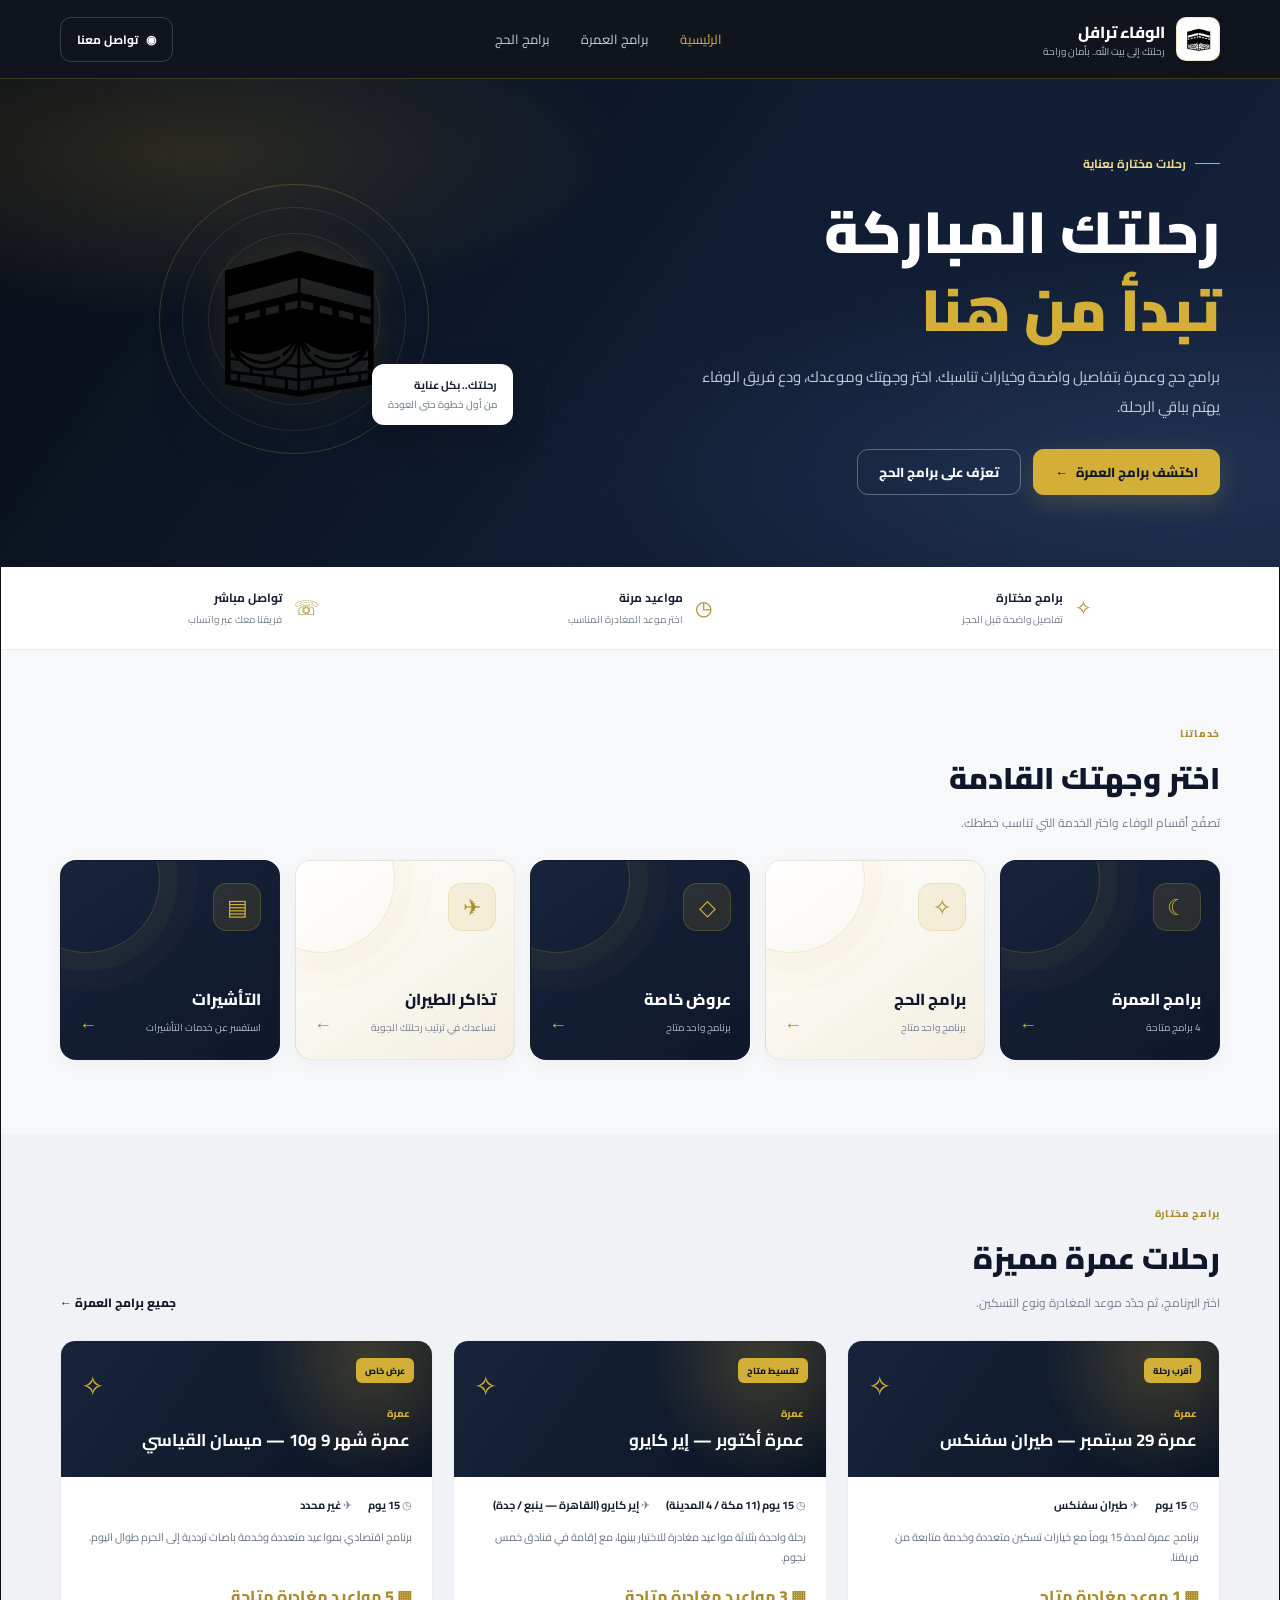
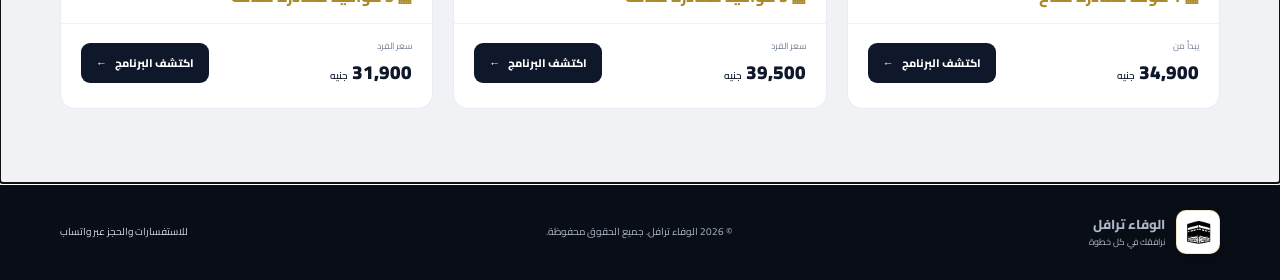
==== index.html @ 372f1d7d "Al-Wafaa Travel ready for deployment" ====
<!doctype html>
<html lang="ar" dir="rtl">
<head>
  <meta charset="utf-8">
  <meta name="viewport" content="width=device-width, initial-scale=1">
  <meta name="theme-color" content="#090d16">
  <meta name="description" content="اكتشف برامج الحج والعمرة وعروض السفر من الوفاء ترافل، واختر موعدك وتفاصيل رحلتك بكل سهولة.">
  <title>الوفاء ترافل | رحلتك تبدأ من هنا</title>
  <link rel="preconnect" href="https://fonts.googleapis.com">
  <link rel="preconnect" href="https://fonts.gstatic.com" crossorigin>
  <link href="https://fonts.googleapis.com/css2?family=Cairo:wght@400;500;600;700;800;900&display=swap" rel="stylesheet">
  <link rel="stylesheet" href="style.css">
  <script defer src="trips.js"></script>
  <script defer src="app.js"></script>
</head>
<body>
  <header class="site-header">
    <div class="header-inner">
      <a class="brand" href="#home" aria-label="الوفاء ترافل - الرئيسية">
        <img class="brand-logo-img" src="kabaa logo.png" alt="الوفاء ترافل" width="44" height="44">
        <span class="brand-copy">
          <strong>الوفاء ترافل</strong>
          <small>رحلتك إلى بيت الله.. بأمان وراحة</small>
        </span>
      </a>
      <nav class="main-nav" aria-label="التنقل الرئيسي">
        <a href="#home" data-nav-home>الرئيسية</a>
        <a href="#category/umrah" data-nav-category="umrah">برامج العمرة</a>
        <a href="#category/hajj" data-nav-category="hajj">برامج الحج</a>
      </nav>
      <a class="header-contact" href="#" data-business-contact target="_blank" rel="noopener noreferrer">
        <span aria-hidden="true">◉</span> تواصل معنا
      </a>
    </div>
  </header>

  <main id="app" tabindex="-1" aria-live="polite"></main>

  <footer class="site-footer">
    <div class="footer-inner">
      <a class="brand brand-footer" href="#home">
        <img class="brand-logo-img" src="kabaa logo.png" alt="الوفاء ترافل" width="44" height="44">
        <span class="brand-copy"><strong>الوفاء ترافل</strong><small>نرافقك في كل خطوة</small></span>
      </a>
      <p>© <span id="current-year"></span> الوفاء ترافل. جميع الحقوق محفوظة.</p>
      <a href="#" data-business-contact target="_blank" rel="noopener noreferrer">للاستفسارات والحجز عبر واتساب</a>
    </div>
  </footer>
</body>
</html>
---- style.css ----
:root {
  color-scheme: light;
  --navy: #0f172a;
  --navy-deep: #090d16;
  --gold: #d4af37;
  --gold-dark: #aa8c2c;
  --ink: #172033;
  --muted: #748095;
  --line: #e9edf2;
  --paper: #fff;
  --canvas: #f7f8fa;
  font-family: "Cairo", sans-serif;
}

* { box-sizing: border-box; }
html { scroll-behavior: smooth; }
body {
  margin: 0;
  color: var(--ink);
  background: var(--canvas);
  font-family: "Cairo", sans-serif;
  text-align: right;
  -webkit-font-smoothing: antialiased;
}
button, input, select { font: inherit; }
button, a, select { -webkit-tap-highlight-color: transparent; }
a { color: inherit; text-decoration: none; }
button { cursor: pointer; }

.site-header {
  position: sticky;
  top: 0;
  z-index: 20;
  color: white;
  background: rgba(9, 13, 22, .97);
  border-bottom: 1px solid rgba(212, 175, 55, .27);
  backdrop-filter: blur(14px);
}
.header-inner, .footer-inner {
  width: min(1160px, calc(100% - 48px));
  min-height: 78px;
  margin: 0 auto;
  display: flex;
  align-items: center;
  justify-content: space-between;
  gap: 28px;
}
.brand { display: inline-flex; align-items: center; gap: 11px; flex-shrink: 0; }
.brand-logo-img {
  display: block;
  flex: 0 0 44px;
  width: 44px;
  height: 44px;
  padding: 4px;
  object-fit: contain;
  background-color: #ffffff;
  border: 1px solid rgba(212,175,55,.3);
  border-radius: 10px;
  box-shadow: 0 5px 13px rgba(0,0,0,.2);
}
.brand-copy { display: flex; flex-direction: column; line-height: 1.5; }
.brand-copy strong { font-size: 16px; font-weight: 800; }
.brand-copy small { color: #aeb7c7; font-size: 10px; }
.main-nav { display: flex; align-items: center; gap: 32px; color: #c8ced8; font-size: 13px; }
.main-nav a { transition: color .2s ease; }
.main-nav a:hover, .main-nav a[aria-current="page"] { color: var(--gold); }
.header-contact {
  display: inline-flex;
  align-items: center;
  justify-content: center;
  gap: 8px;
  padding: 10px 16px;
  color: white;
  border: 1px solid rgba(255,255,255,.18);
  border-radius: 11px;
  font-size: 12px;
  font-weight: 700;
  transition: background .2s, border-color .2s;
}
.header-contact:hover { background: rgba(255,255,255,.08); border-color: var(--gold); }

.hero {
  position: relative;
  overflow: hidden;
  color: white;
  background:
    radial-gradient(ellipse at 15% 15%, rgba(212,175,55,.16), transparent 28%),
    radial-gradient(ellipse at 90% 80%, rgba(51,79,121,.4), transparent 38%),
    linear-gradient(125deg, #090d16 0%, #101c32 56%, #14213a 100%);
}
.hero::after {
  position: absolute;
  inset: 0;
  pointer-events: none;
  content: "";
  opacity: .17;
  background-image: radial-gradient(rgba(255,255,255,.3) .7px, transparent .7px);
  background-size: 24px 24px;
  mask-image: linear-gradient(90deg, #000, transparent 80%);
}
.hero-inner {
  position: relative;
  z-index: 1;
  width: min(1160px, calc(100% - 48px));
  min-height: 420px;
  margin: 0 auto;
  display: grid;
  grid-template-columns: 1.15fr .85fr;
  align-items: center;
  gap: 60px;
  padding: 64px 0 72px;
}
.hero-copy { max-width: 620px; }
.eyebrow {
  display: inline-flex;
  align-items: center;
  gap: 9px;
  color: #f0d987;
  font-size: 12px;
  font-weight: 700;
}
.eyebrow::before { width: 25px; height: 1px; content: ""; background: var(--gold); }
.hero h1 { margin: 18px 0 12px; font-size: clamp(34px, 4.7vw, 58px); line-height: 1.35; font-weight: 900; }
.hero h1 em { color: var(--gold); font-style: normal; }
.hero-copy > p { max-width: 540px; margin: 0; color: #c1cada; font-size: 15px; line-height: 2; }
.hero-actions { display: flex; flex-wrap: wrap; gap: 12px; margin-top: 27px; }
.button {
  min-height: 46px;
  padding: 10px 21px;
  display: inline-flex;
  align-items: center;
  justify-content: center;
  gap: 8px;
  border: 1px solid transparent;
  border-radius: 11px;
  font-size: 13px;
  font-weight: 800;
  transition: transform .2s, background .2s, border-color .2s, box-shadow .2s;
}
.button:hover { transform: translateY(-2px); }
.button-primary { color: var(--navy); background: var(--gold); box-shadow: 0 8px 25px rgba(212,175,55,.2); }
.button-primary:hover { background: #e5c658; }
.button-ghost { color: white; border-color: rgba(255,255,255,.3); background: transparent; }
.button-ghost:hover { border-color: var(--gold); }
.hero-art {
  position: relative;
  min-height: 260px;
  display: grid;
  place-items: center;
}
.hero-orbit { position: absolute; width: 270px; height: 270px; border: 1px solid rgba(212,175,55,.24); border-radius: 50%; }
.hero-orbit::before, .hero-orbit::after { position: absolute; inset: 22px; content: ""; border: 1px solid rgba(255,255,255,.1); border-radius: 50%; }
.hero-orbit::after { inset: 48px; }
.hero-logo-img {
  position: relative;
  z-index: 1;
  display: block;
  width: min(220px, 72%);
  height: 220px;
  object-fit: contain;
  border-radius: 14px;
  filter: drop-shadow(0 24px 34px rgba(0,0,0,.38)) drop-shadow(0 0 16px rgba(212,175,55,.18));
}
.floating-note {
  position: absolute;
  z-index: 2;
  right: 3%;
  bottom: 24px;
  padding: 10px 15px;
  color: var(--ink);
  background: white;
  border: 1px solid rgba(255,255,255,.65);
  border-radius: 12px;
  box-shadow: 0 12px 36px rgba(0,0,0,.2);
  font-size: 11px;
  font-weight: 700;
}
.floating-note span { display: block; color: var(--muted); font-size: 10px; font-weight: 500; }

.trust-strip { border-bottom: 1px solid var(--line); background: white; }
.trust-inner {
  width: min(1160px, calc(100% - 48px));
  min-height: 82px;
  margin: 0 auto;
  display: grid;
  grid-template-columns: repeat(3, 1fr);
  align-items: center;
}
.trust-item { display: flex; align-items: center; justify-content: center; gap: 12px; color: var(--ink); }
.trust-icon { color: var(--gold-dark); font-size: 20px; }
.trust-item strong { display: block; font-size: 12px; }
.trust-item small { display: block; margin-top: 1px; color: var(--muted); font-size: 10px; }

.content-section { width: min(1160px, calc(100% - 48px)); margin: 0 auto; padding: 66px 0 74px; }
.section-heading { display: flex; align-items: end; justify-content: space-between; gap: 18px; margin-bottom: 26px; }
.section-heading h2 { margin: 4px 0 0; color: var(--navy); font-size: clamp(22px, 3vw, 30px); font-weight: 900; }
.section-heading p { margin: 5px 0 0; color: var(--muted); font-size: 12px; }
.section-kicker { color: var(--gold-dark); font-size: 10px; font-weight: 800; letter-spacing: .07em; }
.text-link { color: var(--navy); font-size: 12px; font-weight: 800; }
.text-link:hover { color: var(--gold-dark); }
.department-grid { display: grid; grid-template-columns: repeat(5, minmax(0, 1fr)); gap: 15px; }
.department-card {
  position: relative;
  min-height: 200px;
  overflow: hidden;
  padding: 22px 18px;
  display: flex;
  flex-direction: column;
  justify-content: space-between;
  color: white;
  background: linear-gradient(145deg, #17243b, #0f172a);
  border: 1px solid rgba(15,23,42,.08);
  border-radius: 16px;
  box-shadow: 0 5px 20px rgba(15,23,42,.04);
  transition: transform .25s, box-shadow .25s;
}
.department-card::after {
  position: absolute;
  width: 145px;
  height: 145px;
  left: -48px;
  top: -55px;
  content: "";
  border: 1px solid rgba(212,175,55,.24);
  border-radius: 50%;
  box-shadow: 0 0 0 18px rgba(212,175,55,.035), 0 0 0 38px rgba(212,175,55,.025);
  transition: transform .3s;
}
.department-card:hover { transform: translateY(-5px); box-shadow: 0 16px 34px rgba(15,23,42,.16), 0 0 0 1px rgba(212,175,55,.22), 0 8px 28px rgba(212,175,55,.1); }
.department-card:hover::after { transform: scale(1.12); }
.department-card.light-card { color: var(--navy); background: linear-gradient(145deg, #fff, #f2eee0); }
.department-icon { position: relative; z-index: 1; width: 48px; height: 48px; display: grid; place-items: center; color: var(--gold); background: rgba(212,175,55,.12); border: 1px solid rgba(212,175,55,.22); border-radius: 14px; font-size: 22px; }
.light-card .department-icon { color: var(--gold-dark); }
.department-info { position: relative; z-index: 1; }
.department-info h3 { margin: 0 0 4px; font-size: 16px; font-weight: 800; }
.department-info p { margin: 0; color: #aeb9cb; font-size: 10px; }
.light-card .department-info p { color: var(--muted); }
.department-arrow { position: absolute; z-index: 1; bottom: 18px; left: 18px; color: var(--gold); font-size: 18px; }
.light-card .department-arrow { color: var(--gold-dark); }

.featured-section { background: #f0f2f5; }
.featured-section .content-section { padding-top: 62px; }
.trip-grid { display: grid; grid-template-columns: repeat(3, minmax(0, 1fr)); gap: 20px; }
.trip-card {
  overflow: hidden;
  display: flex;
  flex-direction: column;
  background: white;
  border: 1px solid var(--line);
  border-radius: 15px;
  transition: transform .22s, box-shadow .22s;
}
.trip-card:hover { transform: translateY(-4px); box-shadow: 0 16px 35px rgba(15,23,42,.09); }
.trip-card-top { position: relative; min-height: 136px; padding: 22px; display: flex; flex-direction: column; justify-content: end; color: white; background: radial-gradient(circle at 84% 15%, rgba(212,175,55,.23), transparent 35%), linear-gradient(125deg, #17243b, #0c1423); }
.trip-card-top::before { position: absolute; top: 19px; left: 20px; content: "✧"; color: var(--gold); font-size: 28px; }
.trip-category { color: var(--gold); font-size: 10px; font-weight: 800; }
.trip-card-top h3 { margin: 4px 0 0; font-size: 17px; line-height: 1.6; }
.trip-badge { position: absolute; top: 17px; right: 18px; padding: 4px 9px; color: var(--navy); background: var(--gold); border-radius: 6px; font-size: 9px; font-weight: 800; }
.trip-card-body { flex: 1; padding: 18px 20px 12px; }
.trip-meta { display: flex; flex-wrap: wrap; gap: 8px 16px; color: var(--muted); font-size: 11px; }
.trip-meta strong { color: var(--ink); }
.trip-summary { min-height: 42px; margin: 12px 0; color: #697589; font-size: 11px; line-height: 1.9; }
.date-count { display: inline-flex; align-items: center; gap: 5px; color: var(--gold-dark); font-weight: 800; }
.trip-card-footer { padding: 13px 20px 18px; display: flex; align-items: center; justify-content: space-between; gap: 10px; border-top: 1px solid #f0f2f5; }
.price-caption { display: block; color: var(--muted); font-size: 9px; }
.price-number { color: var(--navy); font-size: 19px; font-weight: 900; white-space: nowrap; }
.price-number small { font-size: 10px; font-weight: 600; }
.button-dark { min-height: 40px; padding: 8px 14px; color: white; background: var(--navy); border-radius: 9px; font-size: 11px; }
.button-dark:hover { background: #253552; }

.breadcrumb { display: flex; flex-wrap: wrap; align-items: center; gap: 8px; margin-bottom: 23px; color: var(--muted); font-size: 11px; }
.breadcrumb a:hover { color: var(--gold-dark); }
.breadcrumb span:last-child { color: var(--ink); font-weight: 700; }
.page-banner { padding: 45px 0; color: white; background: radial-gradient(ellipse at 88% 20%, rgba(212,175,55,.17), transparent 35%), linear-gradient(125deg, #090d16, #17243b); }
.page-banner-inner { width: min(1160px, calc(100% - 48px)); margin: 0 auto; }
.page-banner h1 { margin: 5px 0; font-size: clamp(26px, 4vw, 38px); font-weight: 900; }
.page-banner p { max-width: 620px; margin: 6px 0 0; color: #c1cada; font-size: 12px; line-height: 1.9; }
.listing-toolbar { display: flex; justify-content: space-between; align-items: center; gap: 16px; margin: 0 0 20px; }
.listing-count { color: var(--muted); font-size: 11px; }
.search-wrap { width: min(360px, 100%); min-height: 46px; padding: 0 13px; display: flex; align-items: center; gap: 9px; color: var(--gold-dark); background: white; border: 1px solid var(--line); border-radius: 10px; }
.search-field { width: 100%; min-height: 42px; padding: 8px 0; color: var(--ink); background: transparent; border: 0; outline: none; font-size: 11px; }
.search-field:focus, .form-control:focus { border-color: var(--gold); box-shadow: 0 0 0 3px rgba(212,175,55,.14); }
.search-wrap:focus-within { border-color: var(--gold); box-shadow: 0 0 0 3px rgba(212,175,55,.12); }
.search-wrap .search-field:focus { box-shadow: none; }
.category-content { min-height: 330px; }
.empty-state { padding: 36px; text-align: center; background: white; border: 1px solid var(--line); border-radius: 15px; }
.empty-state h2 { margin: 0 0 7px; font-size: 18px; }
.empty-state p { margin: 0 auto 16px; color: var(--muted); font-size: 12px; }

.detail-page { padding-top: 38px; }
.detail-layout { display: grid; grid-template-columns: minmax(310px, .8fr) minmax(0, 1.2fr); align-items: start; gap: 24px; }
.detail-main, .booking-card { min-width: 0; background: white; border: 1px solid var(--line); border-radius: 16px; }
.detail-main { grid-column: 1; grid-row: 1; overflow: hidden; }
.booking-card { grid-column: 2; grid-row: 1; position: sticky; top: 100px; padding: 22px; box-shadow: 0 12px 34px rgba(15,23,42,.055); }
.detail-cover { position: relative; min-height: 215px; padding: 28px; display: flex; flex-direction: column; justify-content: end; overflow: hidden; color: white; background: radial-gradient(circle at 80% 20%, rgba(212,175,55,.24), transparent 30%), linear-gradient(125deg, #17243b, #0b1220); border-radius: 16px 16px 0 0; }
.detail-cover::after { position: absolute; top: -65px; left: -30px; width: 240px; height: 240px; content: ""; border: 1px solid rgba(212,175,55,.3); border-radius: 50%; box-shadow: 0 0 0 22px rgba(212,175,55,.04), 0 0 0 45px rgba(212,175,55,.03); }
.detail-cover > * { position: relative; z-index: 1; }
.detail-cover h1 { max-width: 600px; margin: 8px 0 0; font-size: clamp(23px, 3vw, 34px); line-height: 1.45; }
.detail-cover p { margin: 9px 0 0; color: #d7deea; font-size: 11px; }
.detail-content { padding: 25px; }
.detail-content > h2 { margin: 4px 0 18px; color: var(--navy); font-size: 21px; font-weight: 900; }
.spec-grid { display: grid; grid-template-columns: repeat(2, minmax(0, 1fr)); gap: 11px; }
.spec-item { min-height: 84px; padding: 14px; background: #fafbfc; border: 1px solid #eef0f3; border-radius: 11px; transition: border-color .2s, transform .2s; }
.spec-item:hover { transform: translateY(-2px); border-color: rgba(212,175,55,.5); }
.spec-item span { display: block; margin-bottom: 3px; color: var(--muted); font-size: 10px; }
.spec-item strong { display: block; color: var(--ink); font-size: 12px; line-height: 1.7; }
.detail-description { margin: 23px 0 0; color: #667286; font-size: 12px; line-height: 2; }
.detail-description h3, .features-section h3 { margin: 0 0 7px; color: var(--navy); font-size: 14px; font-weight: 900; }
.detail-description p { margin: 0; }
.features-section { margin-top: 23px; padding-top: 20px; border-top: 1px solid var(--line); }
.feature-list { margin: 0; padding: 0; display: grid; gap: 9px; list-style: none; }
.feature-list li { display: flex; gap: 9px; color: #4d596b; font-size: 11px; }
.feature-list li::before { flex: 0 0 auto; content: "✓"; color: var(--gold-dark); font-weight: 900; }
.booking-card-heading { margin-bottom: 19px; padding-bottom: 17px; border-bottom: 1px solid var(--line); }
.booking-card-heading h2 { margin: 4px 0; color: var(--navy); font-size: 22px; font-weight: 900; }
.booking-card-heading p { margin: 0; color: var(--muted); font-size: 10px; line-height: 1.8; }
.booking-price { margin-bottom: 17px; padding: 14px 15px; background: #fbf8ed; border: 1px solid #f1e8c9; border-radius: 11px; }
.booking-price span { display: block; color: var(--muted); font-size: 10px; }
.booking-price strong { color: var(--navy); font-size: 24px; font-weight: 900; }
.booking-price small { color: var(--muted); font-size: 10px; font-weight: 600; }
.form-field { margin-bottom: 15px; }
.booking-fieldset { padding: 0; border: 0; }
.booking-legend { margin-bottom: 6px; color: #3e4a5c; font-size: 11px; font-weight: 800; }
.form-field label { display: block; margin-bottom: 6px; color: #3e4a5c; font-size: 11px; font-weight: 800; }
.form-control { width: 100%; min-height: 45px; padding: 9px 12px; color: var(--ink); background: white; border: 1px solid #dfe4ea; border-radius: 9px; outline: none; font-size: 12px; transition: border .2s, box-shadow .2s; }
.form-hint { margin: 6px 0 0; color: var(--muted); font-size: 9px; }
.form-error { margin: 0 0 12px; color: #b42318; font-size: 11px; line-height: 1.7; }
.form-error[hidden], .search-empty[hidden], .trip-card[hidden] { display: none; }
.occupancy-options { display: grid; grid-template-columns: repeat(3, minmax(0, 1fr)); gap: 7px; }
.occupancy-option { position: relative; cursor: pointer; }
.occupancy-option input { position: absolute; opacity: 0; }
.occupancy-option span { min-height: 62px; padding: 7px 4px; display: flex; flex-direction: column; align-items: center; justify-content: center; background: white; border: 1px solid #dfe4ea; border-radius: 9px; transition: border .2s, background .2s, box-shadow .2s; }
.occupancy-option input:checked + span { background: #fbf8ed; border-color: var(--gold); box-shadow: 0 0 0 1px var(--gold); }
.occupancy-option input:focus-visible + span { outline: 3px solid rgba(212,175,55,.35); }
.occupancy-option b { color: var(--ink); font-size: 10px; }
.occupancy-option small { margin-top: 2px; color: var(--muted); font-size: 9px; }
.button-whatsapp { width: 100%; min-height: 49px; color: #fff; background: linear-gradient(125deg, #17243b, #0f172a); border: 1px solid rgba(212,175,55,.76); border-radius: 10px; font-weight: 800; box-shadow: 0 8px 20px rgba(15,23,42,.13); }
.button-whatsapp:hover { background: linear-gradient(125deg, #233451, #111c30); box-shadow: 0 9px 25px rgba(212,175,55,.17); }
.button-whatsapp:focus-visible, .button:focus-visible, a:focus-visible { outline: 3px solid rgba(212,175,55,.55); outline-offset: 3px; }
.privacy-note { margin: 10px 0 0; color: var(--muted); text-align: center; font-size: 9px; line-height: 1.8; }

.site-footer { color: #aeb7c7; background: var(--navy-deep); border-top: 1px solid rgba(212,175,55,.22); }
.footer-inner { min-height: 96px; flex-wrap: wrap; }
.footer-inner p, .footer-inner > a:last-child { font-size: 10px; }
.footer-inner > a:last-child { color: #d5dbe5; }
.brand-footer .brand-copy strong { font-size: 13px; }
.brand-footer .brand-copy small { font-size: 9px; }
.toast { position: fixed; right: 50%; bottom: 24px; z-index: 40; padding: 11px 17px; color: white; background: var(--navy); border: 1px solid rgba(212,175,55,.55); border-radius: 10px; box-shadow: 0 8px 26px rgba(0,0,0,.2); font-size: 12px; transform: translateX(50%); }
.sr-only { position: absolute; width: 1px; height: 1px; padding: 0; margin: -1px; overflow: hidden; clip: rect(0,0,0,0); white-space: nowrap; border: 0; }
@media (prefers-reduced-motion: reduce) {
  *, *::before, *::after { scroll-behavior: auto !important; transition-duration: .01ms !important; animation-duration: .01ms !important; }
}

@media (max-width: 900px) {
  .department-grid { grid-template-columns: repeat(3, minmax(0, 1fr)); }
  .trip-grid { grid-template-columns: repeat(2, minmax(0, 1fr)); }
  .hero-inner { gap: 25px; }
  .detail-layout { grid-template-columns: minmax(265px, .85fr) minmax(0, 1.15fr); gap: 16px; }
  .booking-card { padding: 18px; }
}
@media (max-width: 680px) {
  .header-inner, .footer-inner, .hero-inner, .trust-inner, .content-section, .page-banner-inner { width: min(100% - 32px, 560px); }
  .header-inner { min-height: 68px; gap: 12px; }
  .main-nav { display: none; }
  .brand-copy small { font-size: 9px; }
  .header-contact { padding: 9px 11px; font-size: 10px; }
  .hero-inner { min-height: auto; grid-template-columns: 1fr; padding: 52px 0 43px; }
  .hero-copy { max-width: 100%; }
  .hero-copy > p { font-size: 13px; }
  .hero-art { display: none; }
  .trust-inner { min-height: auto; padding: 16px 0; grid-template-columns: 1fr; gap: 13px; }
  .trust-item { justify-content: flex-start; }
  .content-section { padding: 46px 0 52px; }
  .department-grid { grid-template-columns: repeat(2, minmax(0, 1fr)); gap: 11px; }
  .department-card { min-height: 166px; padding: 17px 14px; }
  .department-info h3 { font-size: 14px; }
  .department-info p { max-width: 135px; line-height: 1.7; }
  .trip-grid { grid-template-columns: 1fr; }
  .featured-section .content-section { padding-top: 44px; }
  .section-heading { align-items: start; }
  .section-heading > .text-link { margin-top: 10px; white-space: nowrap; }
  .listing-toolbar { align-items: stretch; flex-direction: column; }
  .search-field { width: 100%; }
  .page-banner { padding: 34px 0; }
  .page-banner-inner { width: min(100% - 32px, 560px); }
  .detail-layout { grid-template-columns: minmax(0, 1fr); gap: 14px; }
  .detail-main { grid-column: 1; grid-row: 1; }
  .booking-card { position: static; grid-column: 1; grid-row: 2; padding: 19px; }
  .detail-content { padding: 19px; }
  .search-wrap { width: 100%; }
  .spec-grid { gap: 8px; }
  .spec-item { min-height: 72px; padding: 10px; }
  .footer-inner { justify-content: center; padding: 20px 0; gap: 12px; text-align: center; }
  .footer-inner > * { width: 100%; }
  .footer-inner .brand { justify-content: center; }
}
@media (max-width: 360px) {
  .department-grid { grid-template-columns: 1fr; }
  .department-card { min-height: 145px; }
  .occupancy-options { grid-template-columns: 1fr; }
  .occupancy-option span { min-height: 51px; }
}
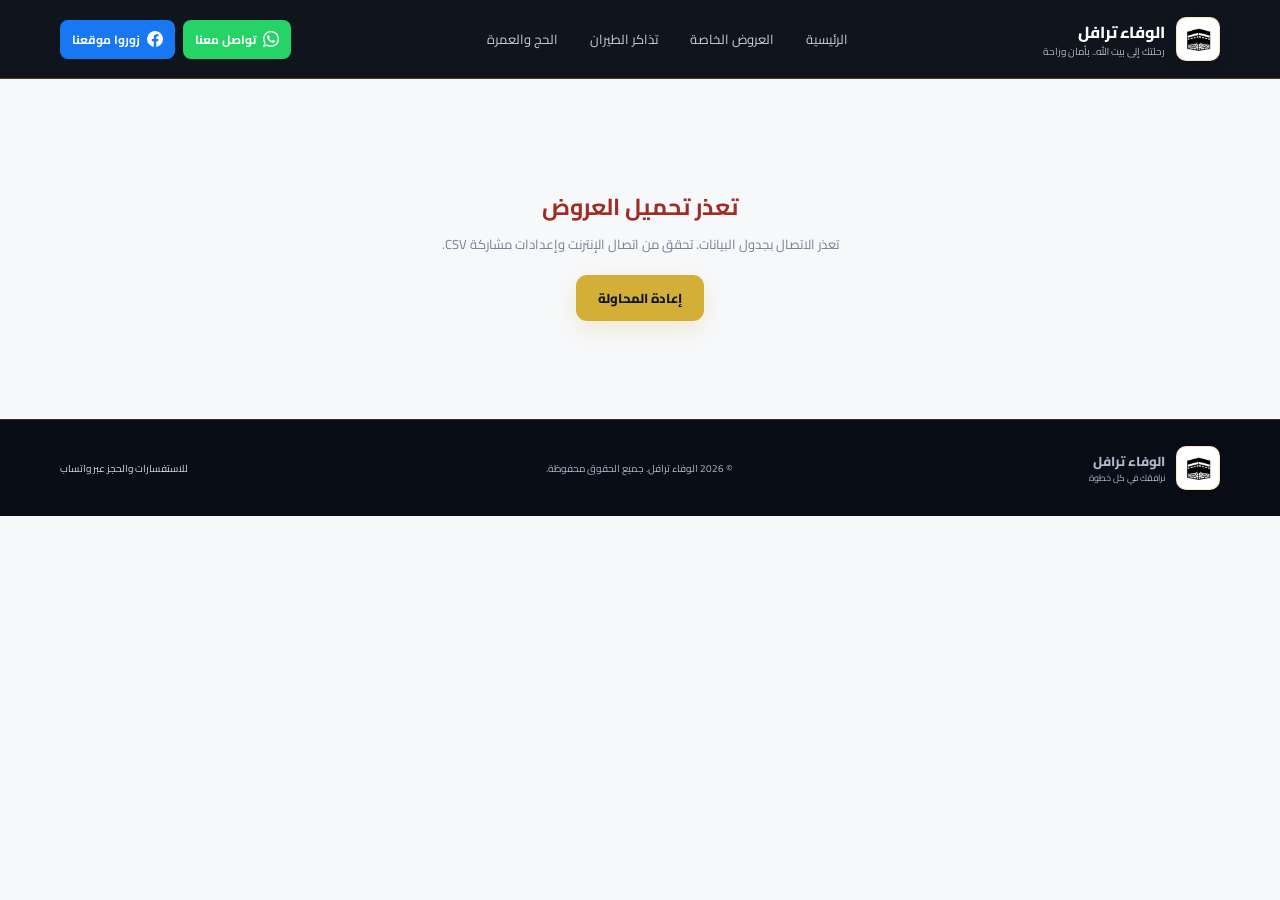
==== commit b9e62038: "update website styles and mobile responsiveness" ====
--- a/index.html
+++ b/index.html
@@ -4,13 +4,12 @@
   <meta charset="utf-8">
   <meta name="viewport" content="width=device-width, initial-scale=1">
   <meta name="theme-color" content="#090d16">
-  <meta name="description" content="اكتشف برامج الحج والعمرة وعروض السفر من الوفاء ترافل، واختر موعدك وتفاصيل رحلتك بكل سهولة.">
-  <title>الوفاء ترافل | رحلتك تبدأ من هنا</title>
+  <meta name="description" content="اكتشف عروض الطيران وبرامج الحج والعمرة من الوفاء ترافل، واحجز رحلتك بسهولة عبر واتساب.">
+  <title>الوفاء ترافل | عروض الطيران والحج والعمرة</title>
   <link rel="preconnect" href="https://fonts.googleapis.com">
   <link rel="preconnect" href="https://fonts.gstatic.com" crossorigin>
   <link href="https://fonts.googleapis.com/css2?family=Cairo:wght@400;500;600;700;800;900&display=swap" rel="stylesheet">
   <link rel="stylesheet" href="style.css">
-  <script defer src="trips.js"></script>
   <script defer src="app.js"></script>
 </head>
 <body>
@@ -24,13 +23,21 @@
         </span>
       </a>
       <nav class="main-nav" aria-label="التنقل الرئيسي">
-        <a href="#home" data-nav-home>الرئيسية</a>
-        <a href="#category/umrah" data-nav-category="umrah">برامج العمرة</a>
-        <a href="#category/hajj" data-nav-category="hajj">برامج الحج</a>
+        <a href="#home">الرئيسية</a>
+        <a href="#offers">العروض الخاصة</a>
+        <a href="#flights">تذاكر الطيران</a>
+        <a href="#religious">الحج والعمرة</a>
       </nav>
-      <a class="header-contact" href="#" data-business-contact target="_blank" rel="noopener noreferrer">
-        <span aria-hidden="true">◉</span> تواصل معنا
-      </a>
+      <div class="header-actions" aria-label="روابط التواصل">
+        <a class="header-action header-action-whatsapp" href="https://wa.me/201140078016" data-business-contact target="_blank" rel="noopener noreferrer">
+          <svg aria-hidden="true" viewBox="0 0 24 24" focusable="false"><path d="M20.52 3.48A11.82 11.82 0 0 0 12.1 0C5.55 0 .21 5.34.21 11.9c0 2.1.55 4.15 1.6 5.96L.1 24l6.3-1.65a11.9 11.9 0 0 0 5.7 1.45h.01c6.56 0 11.9-5.34 11.9-11.9 0-3.18-1.24-6.17-3.49-8.42ZM12.1 21.78a9.9 9.9 0 0 1-5.04-1.38l-.36-.21-3.74.98 1-3.65-.24-.38a9.86 9.86 0 0 1-1.52-5.24c0-5.46 4.44-9.9 9.9-9.9 2.65 0 5.13 1.03 7 2.9a9.84 9.84 0 0 1 2.9 7c0 5.45-4.44 9.88-9.9 9.88Zm5.43-7.4c-.3-.15-1.76-.87-2.04-.97-.27-.1-.47-.15-.67.15-.2.3-.77.97-.94 1.17-.18.2-.35.23-.65.08-.3-.15-1.25-.46-2.38-1.47-.88-.78-1.47-1.75-1.64-2.05-.17-.3-.02-.46.13-.61.14-.13.3-.35.45-.52.15-.18.2-.3.3-.5.1-.2.05-.37-.03-.52-.07-.15-.67-1.62-.92-2.22-.24-.58-.49-.5-.67-.51h-.57c-.2 0-.52.08-.8.37-.27.3-1.04 1.02-1.04 2.49s1.07 2.89 1.22 3.09c.15.2 2.1 3.2 5.09 4.49.71.3 1.27.49 1.7.63.71.22 1.36.19 1.87.12.57-.09 1.76-.72 2.01-1.42.25-.69.25-1.29.18-1.41-.08-.13-.28-.2-.58-.35Z"/></svg>
+          <span>تواصل معنا</span>
+        </a>
+        <a class="header-action header-action-facebook" href="https://www.facebook.com/profile.php?id=61568818561621" target="_blank" rel="noopener noreferrer">
+          <svg aria-hidden="true" viewBox="0 0 24 24" focusable="false"><path d="M24 12a12 12 0 1 0-13.88 11.85v-8.39H7.08V12h3.04V9.36c0-3 1.79-4.66 4.52-4.66 1.31 0 2.68.24 2.68.24v2.95h-1.51c-1.49 0-1.95.92-1.95 1.87V12h3.32l-.53 3.46h-2.79v8.39A12 12 0 0 0 24 12Z"/></svg>
+          <span>زوروا موقعنا</span>
+        </a>
+      </div>
     </div>
   </header>
 
@@ -43,7 +50,7 @@
         <span class="brand-copy"><strong>الوفاء ترافل</strong><small>نرافقك في كل خطوة</small></span>
       </a>
       <p>© <span id="current-year"></span> الوفاء ترافل. جميع الحقوق محفوظة.</p>
-      <a href="#" data-business-contact target="_blank" rel="noopener noreferrer">للاستفسارات والحجز عبر واتساب</a>
+      <a href="https://wa.me/201140078016" data-business-contact target="_blank" rel="noopener noreferrer">للاستفسارات والحجز عبر واتساب</a>
     </div>
   </footer>
 </body>
--- a/style.css
+++ b/style.css
@@ -64,20 +64,26 @@
 .main-nav { display: flex; align-items: center; gap: 32px; color: #c8ced8; font-size: 13px; }
 .main-nav a { transition: color .2s ease; }
 .main-nav a:hover, .main-nav a[aria-current="page"] { color: var(--gold); }
-.header-contact {
+.header-actions { display: flex; align-items: center; gap: 8px; flex-shrink: 0; }
+.header-action {
   display: inline-flex;
   align-items: center;
   justify-content: center;
-  gap: 8px;
-  padding: 10px 16px;
+  gap: 7px;
+  min-height: 38px;
+  padding: 7px 11px;
   color: white;
-  border: 1px solid rgba(255,255,255,.18);
-  border-radius: 11px;
+  border: 1px solid transparent;
+  border-radius: 8px;
   font-size: 12px;
   font-weight: 700;
-  transition: background .2s, border-color .2s;
-}
-.header-contact:hover { background: rgba(255,255,255,.08); border-color: var(--gold); }
+  white-space: nowrap;
+  transition: filter .2s, transform .2s;
+}
+.header-action:hover { filter: brightness(.92); transform: translateY(-1px); }
+.header-action svg { width: 16px; height: 16px; fill: currentColor; }
+.header-action-whatsapp { background: #25d366; }
+.header-action-facebook { background: #1877f2; }
 
 .hero {
   position: relative;
@@ -347,56 +353,72 @@
 .brand-footer .brand-copy small { font-size: 9px; }
 .toast { position: fixed; right: 50%; bottom: 24px; z-index: 40; padding: 11px 17px; color: white; background: var(--navy); border: 1px solid rgba(212,175,55,.55); border-radius: 10px; box-shadow: 0 8px 26px rgba(0,0,0,.2); font-size: 12px; transform: translateX(50%); }
 .sr-only { position: absolute; width: 1px; height: 1px; padding: 0; margin: -1px; overflow: hidden; clip: rect(0,0,0,0); white-space: nowrap; border: 0; }
+
+.dynamic-section { scroll-margin-top: 96px; }
+.dynamic-section:nth-of-type(even) { width: 100%; max-width: none; padding-right: max(24px, calc((100% - 1160px) / 2)); padding-left: max(24px, calc((100% - 1160px) / 2)); background: #f0f2f5; }
+.service-grid { display: grid; grid-template-columns: repeat(3, minmax(0, 1fr)); gap: 20px; }
+.service-card { min-width: 0; overflow: hidden; display: flex; flex-direction: column; background: white; border: 1px solid var(--line); border-radius: 16px; transition: transform .22s, box-shadow .22s; }
+.service-card:hover { transform: translateY(-5px); box-shadow: 0 16px 35px rgba(15,23,42,.1); }
+.service-image, .service-image-placeholder { width: 100%; height: 175px; object-fit: cover; background: linear-gradient(135deg, #17243b, #0b1220); }
+.service-image-placeholder { display: grid; place-items: center; color: var(--gold); font-size: 44px; }
+.service-card-content { flex: 1; padding: 19px; display: flex; flex-direction: column; }
+.service-card-heading { display: flex; align-items: center; justify-content: space-between; gap: 8px; }
+.service-card-tags { display: flex; align-items: center; gap: 6px; }
+.service-category { color: var(--gold-dark); font-size: 10px; font-weight: 800; }
+.service-id { color: var(--muted); font-size: 9px; }
+.service-offer-badge { padding: 3px 7px; color: #7a3100; background: #fff0d8; border: 1px solid #f7d29f; border-radius: 999px; font-size: 9px; font-weight: 800; white-space: nowrap; }
+.service-card h3 { margin: 8px 0 0; color: var(--navy); font-size: 18px; font-weight: 900; line-height: 1.6; }
+.service-route { margin: 3px 0 0; color: var(--muted); font-size: 11px; }
+.service-details { margin-top: 16px; display: grid; grid-template-columns: repeat(2, minmax(0, 1fr)); gap: 9px; }
+.service-detail { min-width: 0; padding: 9px 10px; background: #f8f9fb; border-radius: 9px; }
+.service-detail span { display: block; color: var(--muted); font-size: 9px; }
+.service-detail strong { display: block; overflow-wrap: anywhere; color: var(--ink); font-size: 11px; line-height: 1.7; }
+.service-description { margin: 14px 0 0; color: #667286; font-size: 11px; line-height: 1.9; }
+.service-card-footer { margin-top: auto; padding-top: 17px; display: flex; align-items: center; justify-content: space-between; gap: 10px; }
+.service-price { color: var(--navy); font-size: 15px; font-weight: 900; }
+.service-card .button-whatsapp { width: auto; min-height: 40px; padding: 8px 14px; font-size: 11px; }
+.section-empty { padding: 24px; color: var(--muted); text-align: center; background: white; border: 1px solid var(--line); border-radius: 14px; font-size: 13px; }
+.data-state { min-height: 340px; display: flex; flex-direction: column; align-items: center; justify-content: center; text-align: center; }
+.data-state h1 { margin: 16px 0 4px; color: var(--navy); font-size: 23px; }
+.data-state p { max-width: 560px; margin: 0 0 18px; color: var(--muted); font-size: 13px; line-height: 1.9; }
+.data-state-error h1 { color: #9f2d25; }
+.loading-spinner { width: 38px; height: 38px; border: 3px solid #e9edf2; border-top-color: var(--gold-dark); border-radius: 50%; animation: spin .8s linear infinite; }
+@keyframes spin { to { transform: rotate(360deg); } }
 @media (prefers-reduced-motion: reduce) {
   *, *::before, *::after { scroll-behavior: auto !important; transition-duration: .01ms !important; animation-duration: .01ms !important; }
 }
 
-@media (max-width: 900px) {
-  .department-grid { grid-template-columns: repeat(3, minmax(0, 1fr)); }
-  .trip-grid { grid-template-columns: repeat(2, minmax(0, 1fr)); }
-  .hero-inner { gap: 25px; }
-  .detail-layout { grid-template-columns: minmax(265px, .85fr) minmax(0, 1.15fr); gap: 16px; }
-  .booking-card { padding: 18px; }
-}
+/* تعديل أحجام وتوزيع أزرار التواصل والهيدر على الهواتف والشاشات الصغيرة */
 @media (max-width: 680px) {
-  .header-inner, .footer-inner, .hero-inner, .trust-inner, .content-section, .page-banner-inner { width: min(100% - 32px, 560px); }
-  .header-inner { min-height: 68px; gap: 12px; }
-  .main-nav { display: none; }
-  .brand-copy small { font-size: 9px; }
-  .header-contact { padding: 9px 11px; font-size: 10px; }
-  .hero-inner { min-height: auto; grid-template-columns: 1fr; padding: 52px 0 43px; }
-  .hero-copy { max-width: 100%; }
-  .hero-copy > p { font-size: 13px; }
-  .hero-art { display: none; }
-  .trust-inner { min-height: auto; padding: 16px 0; grid-template-columns: 1fr; gap: 13px; }
-  .trust-item { justify-content: flex-start; }
-  .content-section { padding: 46px 0 52px; }
-  .department-grid { grid-template-columns: repeat(2, minmax(0, 1fr)); gap: 11px; }
-  .department-card { min-height: 166px; padding: 17px 14px; }
-  .department-info h3 { font-size: 14px; }
-  .department-info p { max-width: 135px; line-height: 1.7; }
-  .trip-grid { grid-template-columns: 1fr; }
-  .featured-section .content-section { padding-top: 44px; }
-  .section-heading { align-items: start; }
-  .section-heading > .text-link { margin-top: 10px; white-space: nowrap; }
-  .listing-toolbar { align-items: stretch; flex-direction: column; }
-  .search-field { width: 100%; }
-  .page-banner { padding: 34px 0; }
-  .page-banner-inner { width: min(100% - 32px, 560px); }
-  .detail-layout { grid-template-columns: minmax(0, 1fr); gap: 14px; }
-  .detail-main { grid-column: 1; grid-row: 1; }
-  .booking-card { position: static; grid-column: 1; grid-row: 2; padding: 19px; }
-  .detail-content { padding: 19px; }
-  .search-wrap { width: 100%; }
-  .spec-grid { gap: 8px; }
-  .spec-item { min-height: 72px; padding: 10px; }
-  .footer-inner { justify-content: center; padding: 20px 0; gap: 12px; text-align: center; }
-  .footer-inner > * { width: 100%; }
-  .footer-inner .brand { justify-content: center; }
-}
-@media (max-width: 360px) {
-  .department-grid { grid-template-columns: 1fr; }
-  .department-card { min-height: 145px; }
-  .occupancy-options { grid-template-columns: 1fr; }
-  .occupancy-option span { min-height: 51px; }
-}
+  .main-header {
+    flex-wrap: nowrap; /* منع نزول الأزرار سطر جديد وتفريغ المساحة بشكل ذكي */
+    justify-content: space-between;
+    padding: 8px 12px;
+  }
+  
+  .header-actions {
+    gap: 4px;
+    flex-shrink: 0;
+  }
+
+  .header-action {
+    min-height: 32px;
+    padding: 4px 8px;
+    font-size: 9px; /* تصغير حجم الخط ليتناسب مع الموبايل */
+    border-radius: 6px;
+  }
+
+  .header-action svg, .header-action i {
+    width: 12px;
+    height: 12px;
+    font-size: 12px;
+  }
+}
+
+/* شاشات الموبايل الأصغر ضيق المساحة */
+@media (max-width: 374px) {
+  .header-action {
+    padding: 4px 6px;
+    font-size: 8px;
+  }
+}
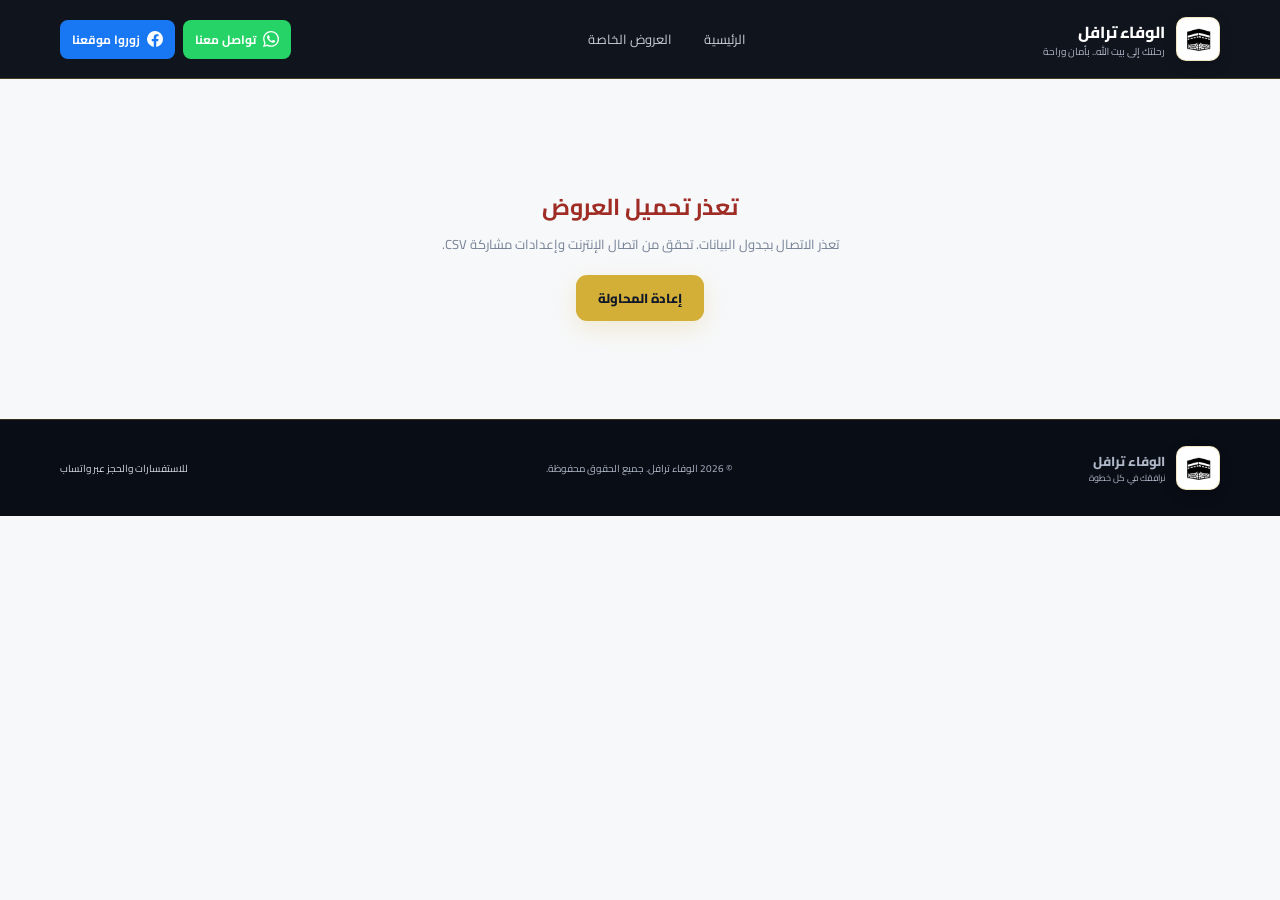
==== commit 8a9da9a7: "Improve service details and seat availability Co-authored-by: Copilot <223556219+Copilot@users.norep" ====
--- a/index.html
+++ b/index.html
@@ -9,8 +9,8 @@
   <link rel="preconnect" href="https://fonts.googleapis.com">
   <link rel="preconnect" href="https://fonts.gstatic.com" crossorigin>
   <link href="https://fonts.googleapis.com/css2?family=Cairo:wght@400;500;600;700;800;900&display=swap" rel="stylesheet">
-  <link rel="stylesheet" href="style.css">
-  <script defer src="app.js"></script>
+  <link rel="stylesheet" href="style.css?v=20261020-1951">
+  <script defer src="app.js?v=20261020-1951"></script>
 </head>
 <body>
   <header class="site-header">
@@ -25,8 +25,6 @@
       <nav class="main-nav" aria-label="التنقل الرئيسي">
         <a href="#home">الرئيسية</a>
         <a href="#offers">العروض الخاصة</a>
-        <a href="#flights">تذاكر الطيران</a>
-        <a href="#religious">الحج والعمرة</a>
       </nav>
       <div class="header-actions" aria-label="روابط التواصل">
         <a class="header-action header-action-whatsapp" href="https://wa.me/201140078016" data-business-contact target="_blank" rel="noopener noreferrer">
--- a/style.css
+++ b/style.css
@@ -220,6 +220,10 @@
   box-shadow: 0 5px 20px rgba(15,23,42,.04);
   transition: transform .25s, box-shadow .25s;
 }
+.department-card-image, .department-card-placeholder { position: absolute; inset: 0; width: 100%; height: 100%; }
+.department-card-image { z-index: 0; object-fit: cover; }
+.department-card-placeholder { display: grid; place-items: center; color: var(--gold); background: radial-gradient(circle at 80% 15%, rgba(212,175,55,.2), transparent 40%), linear-gradient(145deg, #17243b, #0f172a); font-size: 44px; }
+.department-card-overlay { position: absolute; z-index: 1; inset: 0; background: linear-gradient(0deg, rgba(9,13,22,.88), rgba(9,13,22,.05) 78%); }
 .department-card::after {
   position: absolute;
   width: 145px;
@@ -355,6 +359,9 @@
 .sr-only { position: absolute; width: 1px; height: 1px; padding: 0; margin: -1px; overflow: hidden; clip: rect(0,0,0,0); white-space: nowrap; border: 0; }
 
 .dynamic-section { scroll-margin-top: 96px; }
+.page-panel[hidden] { display: none !important; }
+.page-panel:not([hidden]) { animation: page-enter .24s ease-out both; }
+@keyframes page-enter { from { opacity: 0; transform: translateY(8px); } to { opacity: 1; transform: translateY(0); } }
 .dynamic-section:nth-of-type(even) { width: 100%; max-width: none; padding-right: max(24px, calc((100% - 1160px) / 2)); padding-left: max(24px, calc((100% - 1160px) / 2)); background: #f0f2f5; }
 .service-grid { display: grid; grid-template-columns: repeat(3, minmax(0, 1fr)); gap: 20px; }
 .service-card { min-width: 0; overflow: hidden; display: flex; flex-direction: column; background: white; border: 1px solid var(--line); border-radius: 16px; transition: transform .22s, box-shadow .22s; }
@@ -373,10 +380,55 @@
 .service-detail { min-width: 0; padding: 9px 10px; background: #f8f9fb; border-radius: 9px; }
 .service-detail span { display: block; color: var(--muted); font-size: 9px; }
 .service-detail strong { display: block; overflow-wrap: anywhere; color: var(--ink); font-size: 11px; line-height: 1.7; }
-.service-description { margin: 14px 0 0; color: #667286; font-size: 11px; line-height: 1.9; }
+.service-description { margin: 14px 0 0; color: #667286; font-size: 11px; line-height: 1.9; overflow-wrap: anywhere; white-space: pre-line; }
+.service-description strong { color: var(--navy); }
 .service-card-footer { margin-top: auto; padding-top: 17px; display: flex; align-items: center; justify-content: space-between; gap: 10px; }
 .service-price { color: var(--navy); font-size: 15px; font-weight: 900; }
-.service-card .button-whatsapp { width: auto; min-height: 40px; padding: 8px 14px; font-size: 11px; }
+.service-card-actions { display: flex; align-items: center; gap: 7px; }
+.service-card .button-whatsapp, .service-card .button-details { width: auto; min-height: 40px; padding: 8px 12px; font-size: 11px; }
+.button-details { color: var(--navy); background: #f8f9fb; border-color: #e4e8ef; }
+.button-details:hover { color: var(--gold-dark); border-color: var(--gold); }
+.service-modal {
+  position: fixed;
+  width: min(680px, calc(100% - 32px));
+  max-width: none;
+  max-height: min(760px, calc(100% - 32px));
+  padding: 24px;
+  overflow: auto;
+  color: var(--ink);
+  background: white;
+  border: 1px solid rgba(15,23,42,.08);
+  border-radius: 20px;
+  box-shadow: 0 24px 80px rgba(9,13,22,.3);
+}
+.service-modal::backdrop { background: rgba(9,13,22,.64); backdrop-filter: blur(4px); }
+.service-modal-close {
+  position: sticky;
+  z-index: 1;
+  top: 0;
+  float: left;
+  width: 38px;
+  height: 38px;
+  margin: -10px -10px 0 0;
+  display: grid;
+  place-items: center;
+  color: var(--muted);
+  background: #f2f4f7;
+  border: 0;
+  border-radius: 50%;
+  font-size: 25px;
+  line-height: 1;
+}
+.service-modal-close:hover { color: var(--navy); background: #e7ebf0; }
+.service-modal-heading { display: grid; grid-template-columns: minmax(0, .9fr) minmax(0, 1.1fr); align-items: center; gap: 20px; }
+.service-modal-heading .service-image, .service-modal-heading .service-image-placeholder { width: 100%; height: 190px; border-radius: 13px; }
+.service-modal-title { min-width: 0; padding: 16px 0; }
+.service-modal-title h2 { margin: 7px 0 10px; color: var(--navy); font-size: clamp(20px, 3vw, 27px); font-weight: 900; line-height: 1.5; overflow-wrap: anywhere; }
+.service-modal-title .service-price { font-size: 20px; }
+.service-modal-details { margin-top: 22px; }
+.service-modal-description { margin-top: 20px; padding: 16px; background: #fbf8ed; border: 1px solid #f1e8c9; border-radius: 12px; }
+.service-modal-description h3 { margin: 0 0 6px; color: var(--navy); font-size: 13px; }
+.service-modal-description p { margin: 0; color: #667286; font-size: 12px; line-height: 2; overflow-wrap: anywhere; white-space: pre-line; }
 .section-empty { padding: 24px; color: var(--muted); text-align: center; background: white; border: 1px solid var(--line); border-radius: 14px; font-size: 13px; }
 .data-state { min-height: 340px; display: flex; flex-direction: column; align-items: center; justify-content: center; text-align: center; }
 .data-state h1 { margin: 16px 0 4px; color: var(--navy); font-size: 23px; }
@@ -388,37 +440,78 @@
   *, *::before, *::after { scroll-behavior: auto !important; transition-duration: .01ms !important; animation-duration: .01ms !important; }
 }
 
-/* تعديل أحجام وتوزيع أزرار التواصل والهيدر على الهواتف والشاشات الصغيرة */
+@media (max-width: 900px) {
+  .department-grid { grid-template-columns: repeat(3, minmax(0, 1fr)); }
+  .trip-grid { grid-template-columns: repeat(2, minmax(0, 1fr)); }
+  .hero-inner { gap: 25px; }
+  .detail-layout { grid-template-columns: minmax(265px, .85fr) minmax(0, 1.15fr); gap: 16px; }
+  .booking-card { padding: 18px; }
+  .service-grid { grid-template-columns: repeat(2, minmax(0, 1fr)); }
+}
 @media (max-width: 680px) {
-  .main-header {
-    flex-wrap: nowrap; /* منع نزول الأزرار سطر جديد وتفريغ المساحة بشكل ذكي */
-    justify-content: space-between;
-    padding: 8px 12px;
-  }
-  
-  .header-actions {
-    gap: 4px;
-    flex-shrink: 0;
-  }
-
-  .header-action {
-    min-height: 32px;
-    padding: 4px 8px;
-    font-size: 9px; /* تصغير حجم الخط ليتناسب مع الموبايل */
-    border-radius: 6px;
-  }
-
-  .header-action svg, .header-action i {
-    width: 12px;
-    height: 12px;
-    font-size: 12px;
-  }
-}
-
-/* شاشات الموبايل الأصغر ضيق المساحة */
+  .header-inner, .footer-inner, .hero-inner, .trust-inner, .content-section, .page-banner-inner { width: min(100% - 32px, 560px); }
+  .header-inner { min-height: 68px; flex-wrap: wrap; gap: 8px 12px; padding-top: 8px; }
+  .main-nav { order: 3; width: 100%; min-width: 0; justify-content: space-between; gap: 16px; padding-bottom: 8px; overflow-x: auto; scrollbar-width: none; white-space: nowrap; }
+  .main-nav::-webkit-scrollbar { display: none; }
+  .brand-copy small { font-size: 9px; }
+  .header-actions { gap: 6px; }
+  .header-action { min-height: 36px; gap: 5px; padding: 6px 8px; font-size: 10px; }
+  .header-action svg { width: 14px; height: 14px; }
+  .brand { gap: 8px; }
+  .brand-logo-img { flex-basis: 40px; width: 40px; height: 40px; }
+  .brand-copy strong { font-size: 14px; }
+  .hero-inner { min-height: auto; grid-template-columns: 1fr; padding: 52px 0 43px; }
+  .hero-copy { max-width: 100%; }
+  .hero-copy > p { font-size: 13px; }
+  .hero-art { display: none; }
+  .trust-inner { min-height: auto; padding: 16px 0; grid-template-columns: 1fr; gap: 13px; }
+  .trust-item { justify-content: flex-start; }
+  .content-section { padding: 46px 0 52px; }
+  .department-grid { grid-template-columns: repeat(2, minmax(0, 1fr)); gap: 11px; }
+  .department-card { min-height: 166px; padding: 17px 14px; }
+  .department-info h3 { font-size: 14px; }
+  .department-info p { max-width: 135px; line-height: 1.7; }
+  .trip-grid { grid-template-columns: 1fr; }
+  .service-grid { grid-template-columns: 1fr; }
+  .service-modal { width: calc(100% - 24px); max-height: calc(100% - 24px); padding: 18px; border-radius: 16px; }
+  .service-modal-heading { grid-template-columns: 1fr; gap: 8px; }
+  .service-modal-heading .service-image, .service-modal-heading .service-image-placeholder { height: 160px; }
+  .service-modal-title { padding: 0; }
+  .service-modal-details { margin-top: 15px; }
+  .service-card-footer { align-items: flex-start; flex-direction: column; }
+  .service-card-actions { width: 100%; }
+  .service-card-actions .button { flex: 1; padding-right: 8px; padding-left: 8px; }
+  .dynamic-section:nth-of-type(even) { padding-right: 16px; padding-left: 16px; }
+  .featured-section .content-section { padding-top: 44px; }
+  .section-heading { align-items: start; }
+  .section-heading > .text-link { margin-top: 10px; white-space: nowrap; }
+  .listing-toolbar { align-items: stretch; flex-direction: column; }
+  .search-field { width: 100%; }
+  .page-banner { padding: 34px 0; }
+  .page-banner-inner { width: min(100% - 32px, 560px); }
+  .detail-layout { grid-template-columns: minmax(0, 1fr); gap: 14px; }
+  .detail-main { grid-column: 1; grid-row: 1; }
+  .booking-card { position: static; grid-column: 1; grid-row: 2; padding: 19px; }
+  .detail-content { padding: 19px; }
+  .search-wrap { width: 100%; }
+  .spec-grid { gap: 8px; }
+  .spec-item { min-height: 72px; padding: 10px; }
+  .footer-inner { justify-content: center; padding: 20px 0; gap: 12px; text-align: center; }
+  .footer-inner > * { width: 100%; }
+  .footer-inner .brand { justify-content: center; }
+}
 @media (max-width: 374px) {
-  .header-action {
-    padding: 4px 6px;
-    font-size: 8px;
-  }
-}+  .header-inner { gap: 6px; }
+  .main-nav { justify-content: flex-start; gap: 18px; font-size: 11px; }
+  .header-actions { gap: 4px; }
+  .header-action { min-height: 34px; gap: 4px; padding: 5px 4px; font-size: 8px; }
+  .header-action svg { width: 12px; height: 12px; }
+  .brand { gap: 6px; }
+  .brand-logo-img { flex-basis: 36px; width: 36px; height: 36px; }
+  .brand-copy strong { font-size: 12px; }
+  .brand-copy small { font-size: 8px; }
+  .department-grid { grid-template-columns: 1fr; }
+  .department-card { min-height: 145px; }
+  .occupancy-options { grid-template-columns: 1fr; }
+  .occupancy-option span { min-height: 51px; }
+}
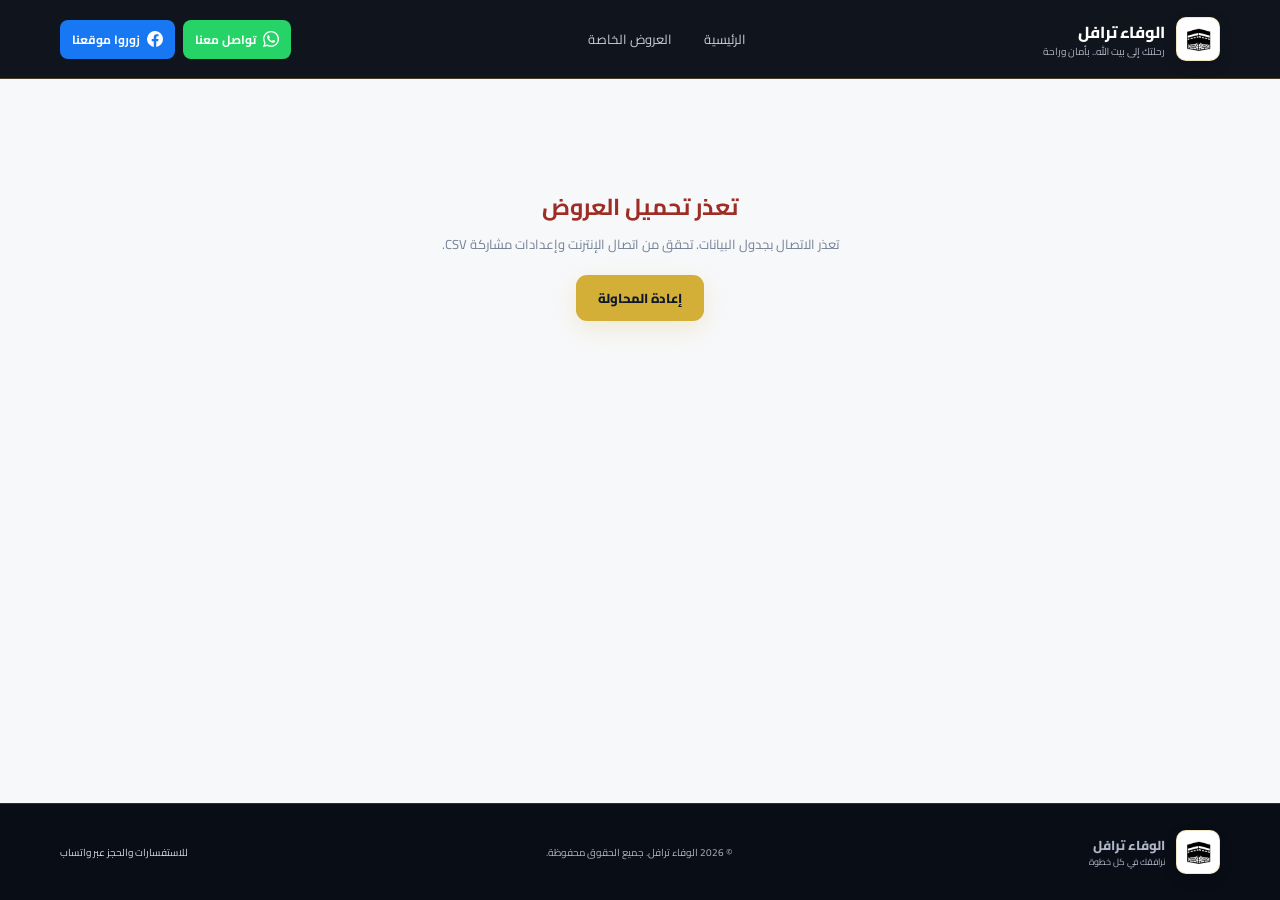
==== commit 1f60e0c3: "Improve site discovery and offer reliability Add search and department filters, cached offer fallbac" ====
--- a/index.html
+++ b/index.html
@@ -5,18 +5,41 @@
   <meta name="viewport" content="width=device-width, initial-scale=1">
   <meta name="theme-color" content="#090d16">
   <meta name="description" content="اكتشف عروض الطيران وبرامج الحج والعمرة من الوفاء ترافل، واحجز رحلتك بسهولة عبر واتساب.">
+  <meta name="robots" content="index, follow">
+  <link rel="canonical" href="https://prof-hossam.github.io/alwafaa-travel/">
+  <meta property="og:type" content="website">
+  <meta property="og:locale" content="ar_EG">
+  <meta property="og:site_name" content="الوفاء ترافل">
+  <meta property="og:title" content="الوفاء ترافل | عروض الطيران والحج والعمرة">
+  <meta property="og:description" content="اكتشف عروض الطيران وبرامج الحج والعمرة من الوفاء ترافل، واحجز رحلتك بسهولة عبر واتساب.">
+  <meta property="og:url" content="https://prof-hossam.github.io/alwafaa-travel/">
+  <meta property="og:image" content="https://prof-hossam.github.io/alwafaa-travel/photos/kabaa-logo-1.png">
+  <meta name="twitter:card" content="summary">
+  <meta name="twitter:title" content="الوفاء ترافل | عروض الطيران والحج والعمرة">
+  <meta name="twitter:description" content="اكتشف عروض الطيران وبرامج الحج والعمرة من الوفاء ترافل، واحجز رحلتك بسهولة عبر واتساب.">
+  <meta name="twitter:image" content="https://prof-hossam.github.io/alwafaa-travel/photos/kabaa-logo-1.png">
   <title>الوفاء ترافل | عروض الطيران والحج والعمرة</title>
+  <script type="application/ld+json">
+    {
+      "@context": "https://schema.org",
+      "@type": "WebSite",
+      "name": "الوفاء ترافل",
+      "url": "https://prof-hossam.github.io/alwafaa-travel/",
+      "description": "عروض الطيران وبرامج الحج والعمرة من الوفاء ترافل.",
+      "inLanguage": "ar-EG"
+    }
+  </script>
   <link rel="preconnect" href="https://fonts.googleapis.com">
   <link rel="preconnect" href="https://fonts.gstatic.com" crossorigin>
   <link href="https://fonts.googleapis.com/css2?family=Cairo:wght@400;500;600;700;800;900&display=swap" rel="stylesheet">
-  <link rel="stylesheet" href="style.css?v=20261020-1951">
-  <script defer src="app.js?v=20261020-1951"></script>
+  <link rel="stylesheet" href="style.css?v=20261021-0001">
+  <script defer src="app.js?v=20261021-0001"></script>
 </head>
 <body>
   <header class="site-header">
     <div class="header-inner">
       <a class="brand" href="#home" aria-label="الوفاء ترافل - الرئيسية">
-        <img class="brand-logo-img" src="kabaa logo.png" alt="الوفاء ترافل" width="44" height="44">
+        <img class="brand-logo-img" src="photos/kabaa logo.png" alt="الوفاء ترافل" width="44" height="44">
         <span class="brand-copy">
           <strong>الوفاء ترافل</strong>
           <small>رحلتك إلى بيت الله.. بأمان وراحة</small>
@@ -27,11 +50,11 @@
         <a href="#offers">العروض الخاصة</a>
       </nav>
       <div class="header-actions" aria-label="روابط التواصل">
-        <a class="header-action header-action-whatsapp" href="https://wa.me/201140078016" data-business-contact target="_blank" rel="noopener noreferrer">
+        <a class="header-action header-action-whatsapp" href="https://wa.me/201140078016" aria-label="تواصل معنا عبر واتساب" data-business-contact target="_blank" rel="noopener noreferrer">
           <svg aria-hidden="true" viewBox="0 0 24 24" focusable="false"><path d="M20.52 3.48A11.82 11.82 0 0 0 12.1 0C5.55 0 .21 5.34.21 11.9c0 2.1.55 4.15 1.6 5.96L.1 24l6.3-1.65a11.9 11.9 0 0 0 5.7 1.45h.01c6.56 0 11.9-5.34 11.9-11.9 0-3.18-1.24-6.17-3.49-8.42ZM12.1 21.78a9.9 9.9 0 0 1-5.04-1.38l-.36-.21-3.74.98 1-3.65-.24-.38a9.86 9.86 0 0 1-1.52-5.24c0-5.46 4.44-9.9 9.9-9.9 2.65 0 5.13 1.03 7 2.9a9.84 9.84 0 0 1 2.9 7c0 5.45-4.44 9.88-9.9 9.88Zm5.43-7.4c-.3-.15-1.76-.87-2.04-.97-.27-.1-.47-.15-.67.15-.2.3-.77.97-.94 1.17-.18.2-.35.23-.65.08-.3-.15-1.25-.46-2.38-1.47-.88-.78-1.47-1.75-1.64-2.05-.17-.3-.02-.46.13-.61.14-.13.3-.35.45-.52.15-.18.2-.3.3-.5.1-.2.05-.37-.03-.52-.07-.15-.67-1.62-.92-2.22-.24-.58-.49-.5-.67-.51h-.57c-.2 0-.52.08-.8.37-.27.3-1.04 1.02-1.04 2.49s1.07 2.89 1.22 3.09c.15.2 2.1 3.2 5.09 4.49.71.3 1.27.49 1.7.63.71.22 1.36.19 1.87.12.57-.09 1.76-.72 2.01-1.42.25-.69.25-1.29.18-1.41-.08-.13-.28-.2-.58-.35Z"/></svg>
           <span>تواصل معنا</span>
         </a>
-        <a class="header-action header-action-facebook" href="https://www.facebook.com/profile.php?id=61568818561621" target="_blank" rel="noopener noreferrer">
+        <a class="header-action header-action-facebook" href="https://www.facebook.com/profile.php?id=61568818561621" aria-label="زوروا موقعنا على فيسبوك" target="_blank" rel="noopener noreferrer">
           <svg aria-hidden="true" viewBox="0 0 24 24" focusable="false"><path d="M24 12a12 12 0 1 0-13.88 11.85v-8.39H7.08V12h3.04V9.36c0-3 1.79-4.66 4.52-4.66 1.31 0 2.68.24 2.68.24v2.95h-1.51c-1.49 0-1.95.92-1.95 1.87V12h3.32l-.53 3.46h-2.79v8.39A12 12 0 0 0 24 12Z"/></svg>
           <span>زوروا موقعنا</span>
         </a>
@@ -44,7 +67,7 @@
   <footer class="site-footer">
     <div class="footer-inner">
       <a class="brand brand-footer" href="#home">
-        <img class="brand-logo-img" src="kabaa logo.png" alt="الوفاء ترافل" width="44" height="44">
+        <img class="brand-logo-img" src="photos/kabaa logo.png" alt="الوفاء ترافل" width="44" height="44">
         <span class="brand-copy"><strong>الوفاء ترافل</strong><small>نرافقك في كل خطوة</small></span>
       </a>
       <p>© <span id="current-year"></span> الوفاء ترافل. جميع الحقوق محفوظة.</p>
--- a/style.css
+++ b/style.css
@@ -15,6 +15,9 @@
 * { box-sizing: border-box; }
 html { scroll-behavior: smooth; }
 body {
+  display: flex;
+  flex-direction: column;
+  min-height: 100vh;
   margin: 0;
   color: var(--ink);
   background: var(--canvas);
@@ -22,6 +25,7 @@
   text-align: right;
   -webkit-font-smoothing: antialiased;
 }
+#app { flex: 1; }
 button, input, select { font: inherit; }
 button, a, select { -webkit-tap-highlight-color: transparent; }
 a { color: inherit; text-decoration: none; }
@@ -355,6 +359,9 @@
 .footer-inner > a:last-child { color: #d5dbe5; }
 .brand-footer .brand-copy strong { font-size: 13px; }
 .brand-footer .brand-copy small { font-size: 9px; }
+.data-status { padding: 12px 24px; color: #3e4a5c; text-align: center; background: #fbf8ed; border-bottom: 1px solid #f1e8c9; font-size: 12px; line-height: 1.8; }
+.data-status-error { color: #7f271e; background: #fef3f2; border-bottom-color: #fecdca; }
+.data-status-retry { margin-inline-start: 8px; padding: 3px 9px; color: inherit; background: transparent; border: 1px solid currentColor; border-radius: 6px; font-size: 11px; font-weight: 700; }
 .toast { position: fixed; right: 50%; bottom: 24px; z-index: 40; padding: 11px 17px; color: white; background: var(--navy); border: 1px solid rgba(212,175,55,.55); border-radius: 10px; box-shadow: 0 8px 26px rgba(0,0,0,.2); font-size: 12px; transform: translateX(50%); }
 .sr-only { position: absolute; width: 1px; height: 1px; padding: 0; margin: -1px; overflow: hidden; clip: rect(0,0,0,0); white-space: nowrap; border: 0; }
 
@@ -363,8 +370,11 @@
 .page-panel:not([hidden]) { animation: page-enter .24s ease-out both; }
 @keyframes page-enter { from { opacity: 0; transform: translateY(8px); } to { opacity: 1; transform: translateY(0); } }
 .dynamic-section:nth-of-type(even) { width: 100%; max-width: none; padding-right: max(24px, calc((100% - 1160px) / 2)); padding-left: max(24px, calc((100% - 1160px) / 2)); background: #f0f2f5; }
+.filter-select-wrap { width: min(240px, 100%); }
+.filter-select-wrap .form-control { min-height: 46px; }
 .service-grid { display: grid; grid-template-columns: repeat(3, minmax(0, 1fr)); gap: 20px; }
 .service-card { min-width: 0; overflow: hidden; display: flex; flex-direction: column; background: white; border: 1px solid var(--line); border-radius: 16px; transition: transform .22s, box-shadow .22s; }
+.service-card[hidden] { display: none; }
 .service-card:hover { transform: translateY(-5px); box-shadow: 0 16px 35px rgba(15,23,42,.1); }
 .service-image, .service-image-placeholder { width: 100%; height: 175px; object-fit: cover; background: linear-gradient(135deg, #17243b, #0b1220); }
 .service-image-placeholder { display: grid; place-items: center; color: var(--gold); font-size: 44px; }
@@ -429,6 +439,8 @@
 .service-modal-description { margin-top: 20px; padding: 16px; background: #fbf8ed; border: 1px solid #f1e8c9; border-radius: 12px; }
 .service-modal-description h3 { margin: 0 0 6px; color: var(--navy); font-size: 13px; }
 .service-modal-description p { margin: 0; color: #667286; font-size: 12px; line-height: 2; overflow-wrap: anywhere; white-space: pre-line; }
+.service-modal-actions { margin-top: 20px; display: flex; justify-content: flex-start; }
+.service-modal-actions .button-whatsapp { min-width: 150px; }
 .section-empty { padding: 24px; color: var(--muted); text-align: center; background: white; border: 1px solid var(--line); border-radius: 14px; font-size: 13px; }
 .data-state { min-height: 340px; display: flex; flex-direction: column; align-items: center; justify-content: center; text-align: center; }
 .data-state h1 { margin: 16px 0 4px; color: var(--navy); font-size: 23px; }
@@ -441,6 +453,10 @@
 }
 
 @media (max-width: 900px) {
+  .site-header .header-inner { min-height: 0; display: grid; grid-template-columns: minmax(0, 1fr) auto; gap: 8px 18px; padding: 10px 0 0; }
+  .site-header .brand { grid-column: 1; grid-row: 1; min-width: 0; }
+  .site-header .header-actions { grid-column: 2; grid-row: 1; }
+  .site-header .main-nav { grid-column: 1 / -1; grid-row: 2; justify-content: center; padding: 4px 0 12px; }
   .department-grid { grid-template-columns: repeat(3, minmax(0, 1fr)); }
   .trip-grid { grid-template-columns: repeat(2, minmax(0, 1fr)); }
   .hero-inner { gap: 25px; }
@@ -450,13 +466,15 @@
 }
 @media (max-width: 680px) {
   .header-inner, .footer-inner, .hero-inner, .trust-inner, .content-section, .page-banner-inner { width: min(100% - 32px, 560px); }
-  .header-inner { min-height: 68px; flex-wrap: wrap; gap: 8px 12px; padding-top: 8px; }
-  .main-nav { order: 3; width: 100%; min-width: 0; justify-content: space-between; gap: 16px; padding-bottom: 8px; overflow-x: auto; scrollbar-width: none; white-space: nowrap; }
+  .header-inner { gap: 8px 12px; }
+  .brand { min-width: 0; }
+  .header-actions { justify-self: end; gap: 7px; }
+  .main-nav { width: 100%; min-width: 0; justify-content: flex-start; gap: 20px; padding: 1px 0 10px; overflow-x: auto; scrollbar-width: none; white-space: nowrap; }
   .main-nav::-webkit-scrollbar { display: none; }
   .brand-copy small { font-size: 9px; }
-  .header-actions { gap: 6px; }
-  .header-action { min-height: 36px; gap: 5px; padding: 6px 8px; font-size: 10px; }
-  .header-action svg { width: 14px; height: 14px; }
+  .header-action { width: 38px; min-width: 38px; min-height: 38px; gap: 0; padding: 0; border-radius: 50%; }
+  .header-action span { position: absolute; width: 1px; height: 1px; overflow: hidden; clip: rect(0, 0, 0, 0); white-space: nowrap; }
+  .header-action svg { width: 17px; height: 17px; }
   .brand { gap: 8px; }
   .brand-logo-img { flex-basis: 40px; width: 40px; height: 40px; }
   .brand-copy strong { font-size: 14px; }
@@ -467,7 +485,7 @@
   .trust-inner { min-height: auto; padding: 16px 0; grid-template-columns: 1fr; gap: 13px; }
   .trust-item { justify-content: flex-start; }
   .content-section { padding: 46px 0 52px; }
-  .department-grid { grid-template-columns: repeat(2, minmax(0, 1fr)); gap: 11px; }
+  .department-grid { width: min(100%, 500px); margin: 0 auto; grid-template-columns: repeat(2, minmax(0, 1fr)); gap: 14px; }
   .department-card { min-height: 166px; padding: 17px 14px; }
   .department-info h3 { font-size: 14px; }
   .department-info p { max-width: 135px; line-height: 1.7; }
@@ -487,6 +505,7 @@
   .section-heading > .text-link { margin-top: 10px; white-space: nowrap; }
   .listing-toolbar { align-items: stretch; flex-direction: column; }
   .search-field { width: 100%; }
+  .filter-select-wrap { width: 100%; }
   .page-banner { padding: 34px 0; }
   .page-banner-inner { width: min(100% - 32px, 560px); }
   .detail-layout { grid-template-columns: minmax(0, 1fr); gap: 14px; }
@@ -501,16 +520,16 @@
   .footer-inner .brand { justify-content: center; }
 }
 @media (max-width: 374px) {
-  .header-inner { gap: 6px; }
-  .main-nav { justify-content: flex-start; gap: 18px; font-size: 11px; }
-  .header-actions { gap: 4px; }
-  .header-action { min-height: 34px; gap: 4px; padding: 5px 4px; font-size: 8px; }
-  .header-action svg { width: 12px; height: 12px; }
+  .header-inner { column-gap: 8px; }
+  .main-nav { gap: 16px; font-size: 11px; }
+  .header-actions { gap: 5px; }
+  .header-action { width: 34px; min-width: 34px; min-height: 34px; }
+  .header-action svg { width: 15px; height: 15px; }
   .brand { gap: 6px; }
   .brand-logo-img { flex-basis: 36px; width: 36px; height: 36px; }
   .brand-copy strong { font-size: 12px; }
   .brand-copy small { font-size: 8px; }
-  .department-grid { grid-template-columns: 1fr; }
+  .department-grid { width: min(calc(100% - 20px), 300px); grid-template-columns: 1fr; }
   .department-card { min-height: 145px; }
   .occupancy-options { grid-template-columns: 1fr; }
   .occupancy-option span { min-height: 51px; }
